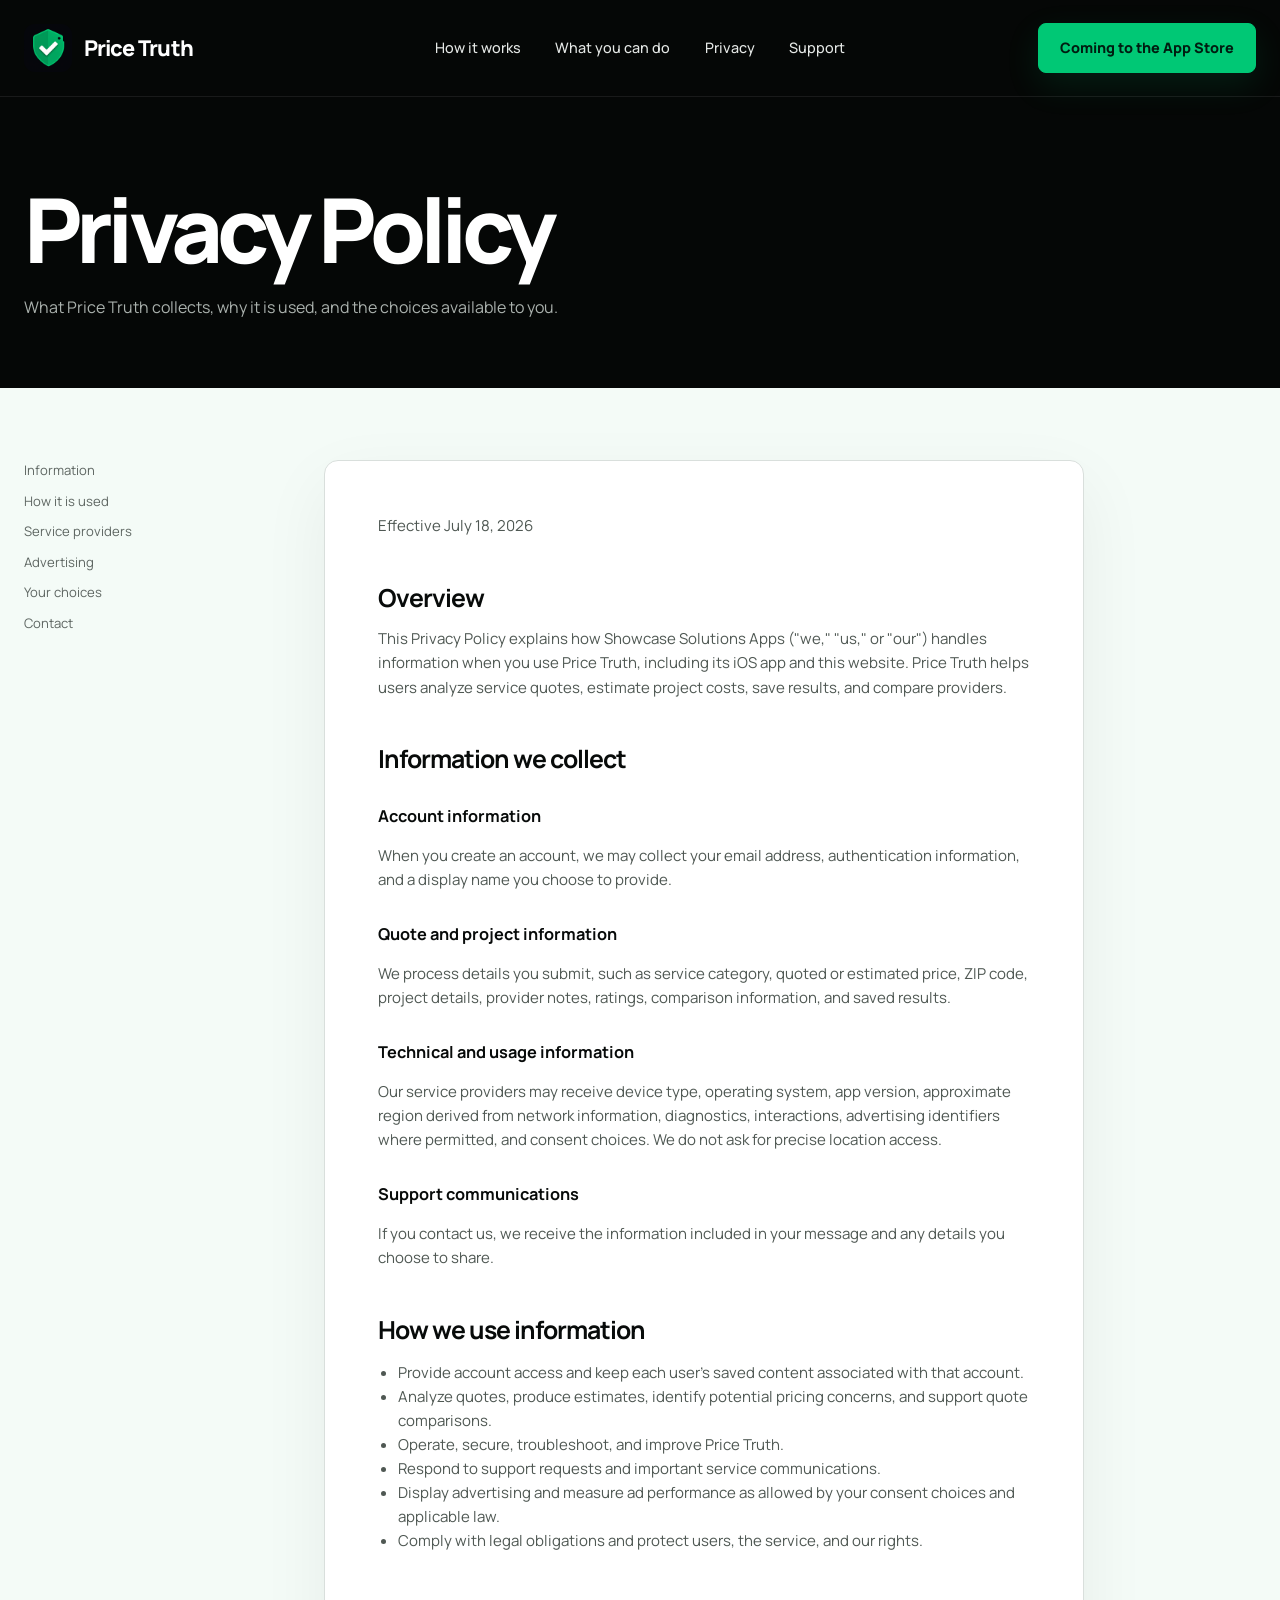
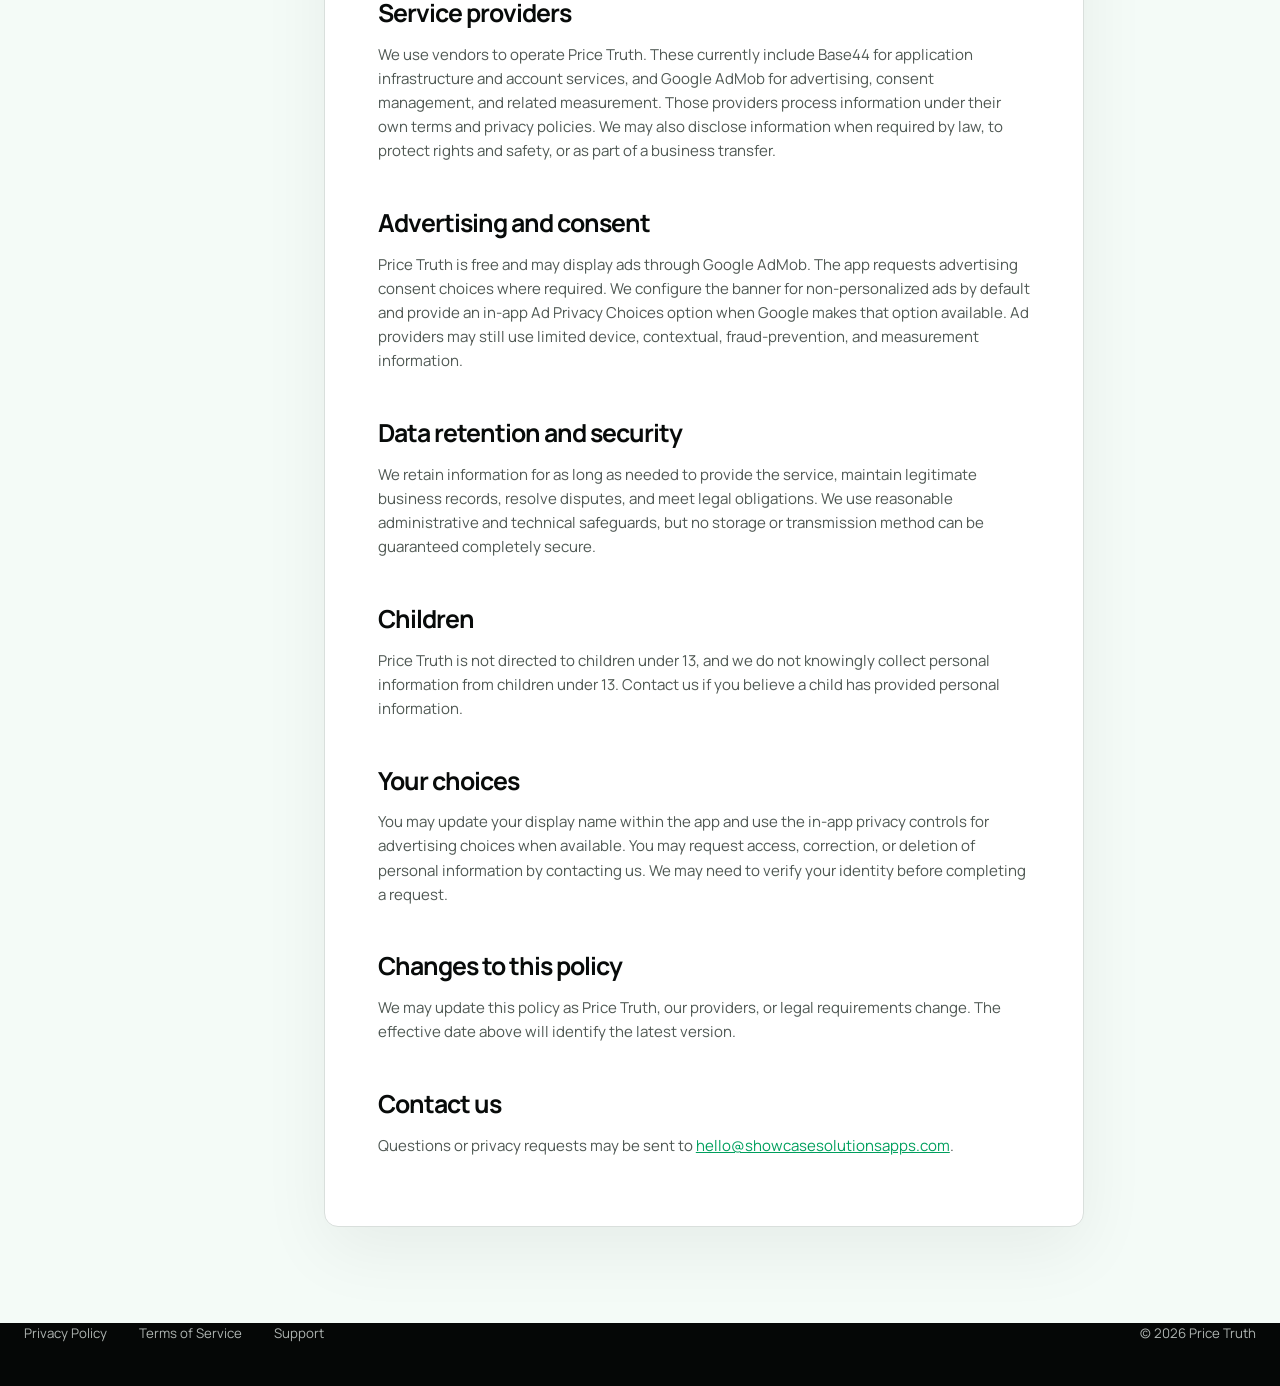
==== privacy.html @ 55e5605a "feat: create Price Truth marketing website" ====
<!doctype html>
<html lang="en">
  <head>
    <meta charset="utf-8"><meta name="viewport" content="width=device-width, initial-scale=1">
    <title>Privacy Policy | Price Truth</title>
    <meta name="description" content="Learn how Price Truth handles account, quote, usage, and advertising information.">
    <link rel="canonical" href="https://price-truth.com/privacy.html">
    <meta name="theme-color" content="#050706"><link rel="icon" href="assets/price-truth-icon.png"><link rel="apple-touch-icon" href="assets/price-truth-icon.png">
    <link rel="preconnect" href="https://fonts.googleapis.com"><link rel="preconnect" href="https://fonts.gstatic.com" crossorigin><link href="https://fonts.googleapis.com/css2?family=Manrope:wght@400;500;600;700;800&display=swap" rel="stylesheet">
    <link rel="stylesheet" href="styles.css?v=1"><script src="script.js" defer></script>
  </head>
  <body class="legal-body">
    <header class="site-header"><nav class="nav shell" aria-label="Main navigation"><a class="brand" href="index.html"><img src="assets/price-truth-icon.png" alt=""><span>Price Truth</span></a><button class="menu-button" type="button" aria-expanded="false" aria-controls="nav-links" data-menu-button><span class="sr-only">Open navigation</span><svg viewBox="0 0 24 24" aria-hidden="true"><path d="M4 7h16M4 12h16M4 17h16"/></svg></button><div class="nav-links" id="nav-links" data-nav-links><a href="index.html#how">How it works</a><a href="index.html#capabilities">What you can do</a><a href="privacy.html">Privacy</a><a href="support.html">Support</a></div><a class="nav-cta" href="index.html#availability">Coming to the App Store</a></nav></header>
    <main>
      <section class="legal-hero"><div class="shell"><h1>Privacy Policy</h1><p>What Price Truth collects, why it is used, and the choices available to you.</p></div></section>
      <div class="legal-layout shell">
        <aside class="legal-aside" aria-label="Privacy policy sections"><a href="#information">Information</a><a href="#use">How it is used</a><a href="#providers">Service providers</a><a href="#ads">Advertising</a><a href="#choices">Your choices</a><a href="#contact">Contact</a></aside>
        <article class="legal-card">
          <p class="legal-meta">Effective July 18, 2026</p>
          <h2>Overview</h2>
          <p>This Privacy Policy explains how Showcase Solutions Apps ("we," "us," or "our") handles information when you use Price Truth, including its iOS app and this website. Price Truth helps users analyze service quotes, estimate project costs, save results, and compare providers.</p>
          <h2 id="information">Information we collect</h2>
          <h3>Account information</h3><p>When you create an account, we may collect your email address, authentication information, and a display name you choose to provide.</p>
          <h3>Quote and project information</h3><p>We process details you submit, such as service category, quoted or estimated price, ZIP code, project details, provider notes, ratings, comparison information, and saved results.</p>
          <h3>Technical and usage information</h3><p>Our service providers may receive device type, operating system, app version, approximate region derived from network information, diagnostics, interactions, advertising identifiers where permitted, and consent choices. We do not ask for precise location access.</p>
          <h3>Support communications</h3><p>If you contact us, we receive the information included in your message and any details you choose to share.</p>
          <h2 id="use">How we use information</h2>
          <ul><li>Provide account access and keep each user's saved content associated with that account.</li><li>Analyze quotes, produce estimates, identify potential pricing concerns, and support quote comparisons.</li><li>Operate, secure, troubleshoot, and improve Price Truth.</li><li>Respond to support requests and important service communications.</li><li>Display advertising and measure ad performance as allowed by your consent choices and applicable law.</li><li>Comply with legal obligations and protect users, the service, and our rights.</li></ul>
          <h2 id="providers">Service providers</h2>
          <p>We use vendors to operate Price Truth. These currently include Base44 for application infrastructure and account services, and Google AdMob for advertising, consent management, and related measurement. Those providers process information under their own terms and privacy policies. We may also disclose information when required by law, to protect rights and safety, or as part of a business transfer.</p>
          <h2 id="ads">Advertising and consent</h2>
          <p>Price Truth is free and may display ads through Google AdMob. The app requests advertising consent choices where required. We configure the banner for non-personalized ads by default and provide an in-app Ad Privacy Choices option when Google makes that option available. Ad providers may still use limited device, contextual, fraud-prevention, and measurement information.</p>
          <h2>Data retention and security</h2>
          <p>We retain information for as long as needed to provide the service, maintain legitimate business records, resolve disputes, and meet legal obligations. We use reasonable administrative and technical safeguards, but no storage or transmission method can be guaranteed completely secure.</p>
          <h2>Children</h2>
          <p>Price Truth is not directed to children under 13, and we do not knowingly collect personal information from children under 13. Contact us if you believe a child has provided personal information.</p>
          <h2 id="choices">Your choices</h2>
          <p>You may update your display name within the app and use the in-app privacy controls for advertising choices when available. You may request access, correction, or deletion of personal information by contacting us. We may need to verify your identity before completing a request.</p>
          <h2>Changes to this policy</h2>
          <p>We may update this policy as Price Truth, our providers, or legal requirements change. The effective date above will identify the latest version.</p>
          <h2 id="contact">Contact us</h2>
          <p>Questions or privacy requests may be sent to <a href="mailto:hello@showcasesolutionsapps.com?subject=Price%20Truth%20privacy">hello@showcasesolutionsapps.com</a>.</p>
        </article>
      </div>
    </main>
    <footer class="footer dark-section"><div class="footer-inner shell"><div class="footer-links"><a href="privacy.html">Privacy Policy</a><a href="terms.html">Terms of Service</a><a href="support.html">Support</a></div><span>&copy; 2026 Price Truth</span></div></footer>
  </body>
</html>
---- styles.css ----
:root {
  --black: #050706;
  --panel: #111514;
  --white: #ffffff;
  --mint: #f4fbf7;
  --green: #00c875;
  --green-dark: #009f5d;
  --ink: #080b0a;
  --muted: #5e6662;
  --dark-muted: #aab1ad;
  --line: #d9dfdc;
  --dark-line: #303633;
  --danger: #ff424d;
  --font: "Manrope", -apple-system, BlinkMacSystemFont, "Segoe UI", sans-serif;
  --shell: 1240px;
}

* { box-sizing: border-box; }
html { scroll-behavior: smooth; }
body { margin: 0; color: var(--ink); background: var(--white); font-family: var(--font); line-height: 1.6; -webkit-font-smoothing: antialiased; }
body.menu-open { overflow: hidden; }
img { display: block; max-width: 100%; }
a { color: inherit; }
button, a { -webkit-tap-highlight-color: transparent; }
.shell { width: min(calc(100% - 3rem), var(--shell)); margin-inline: auto; }
.dark-section { color: var(--white); background: var(--black); }
.sr-only { position: absolute; width: 1px; height: 1px; padding: 0; margin: -1px; overflow: hidden; clip: rect(0, 0, 0, 0); white-space: nowrap; border: 0; }
.skip-link { position: fixed; z-index: 100; top: 0.5rem; left: 0.5rem; padding: 0.7rem 1rem; background: var(--white); color: var(--ink); transform: translateY(-150%); }
.skip-link:focus { transform: none; }

.site-header { position: absolute; z-index: 20; inset: 0 0 auto; color: var(--white); background: var(--black); border-bottom: 1px solid rgba(255,255,255,0.08); }
.nav { min-height: 96px; display: grid; grid-template-columns: 1fr auto 1fr; align-items: center; gap: 2rem; }
.brand, .closing-brand { display: inline-flex; align-items: center; gap: 0.72rem; width: fit-content; text-decoration: none; font-size: 1.36rem; font-weight: 800; letter-spacing: -0.035em; }
.brand img { width: 3rem; height: 3rem; border-radius: 11px; }
.nav-links { display: flex; align-items: center; gap: 2.15rem; color: #e5e8e6; font-size: 0.9rem; font-weight: 500; }
.nav-links a { text-decoration: none; transition: color 160ms ease; }
.nav-links a:hover { color: var(--green); }
.nav-cta, .button { display: inline-flex; align-items: center; justify-content: center; min-height: 3.35rem; padding: 0 1.3rem; border: 1px solid var(--green); border-radius: 8px; background: var(--green); color: #001d11; text-decoration: none; font-size: 0.9rem; font-weight: 800; box-shadow: 0 12px 34px rgba(0,200,117,0.12); transition: background 170ms ease, border-color 170ms ease, transform 170ms ease; }
.nav-cta { justify-self: end; min-height: 3.1rem; }
.button:hover, .nav-cta:hover { background: #0de08a; border-color: #0de08a; transform: translateY(-2px); }
.menu-button { display: none; width: 2.8rem; height: 2.8rem; padding: 0; border: 0; background: transparent; color: var(--white); }
.menu-button svg { width: 1.7rem; fill: none; stroke: currentColor; stroke-width: 1.7; }
.nav a:focus-visible, .button:focus-visible, .menu-button:focus-visible, .footer a:focus-visible { outline: 3px solid rgba(0,200,117,0.42); outline-offset: 4px; }

.hero { position: relative; min-height: 820px; overflow: hidden; padding-top: 96px; }
.hero-inner { display: grid; grid-template-columns: minmax(0, 1.03fr) minmax(390px, 0.82fr); align-items: center; gap: 4rem; min-height: 724px; }
.hero-copy { padding: 5.5rem 0 5rem; }
.hero h1, .section-title, .closing-section h2, .legal-hero h1 { margin: 0; font-weight: 800; letter-spacing: -0.065em; line-height: 0.98; }
.hero h1 { max-width: 720px; font-size: clamp(4.1rem, 6.2vw, 6rem); }
.hero-copy > p { max-width: 620px; margin: 2rem 0 0; color: #bec4c1; font-size: 1.08rem; line-height: 1.75; }
.hero-actions { display: flex; align-items: center; gap: 2rem; margin-top: 2.25rem; }
.text-link { display: inline-flex; align-items: center; gap: 0.35rem; color: var(--green); text-decoration: none; font-size: 0.92rem; font-weight: 700; }
.text-link svg { width: 1.2rem; fill: none; stroke: currentColor; stroke-width: 2; }
.hero-media { align-self: end; height: 700px; overflow: hidden; }
.hero-media img { width: min(100%, 530px); height: 100%; margin-inline: auto; object-fit: contain; object-position: center bottom; }
.hero-notch { position: absolute; left: 50%; bottom: -1px; width: 4rem; height: 1.5rem; background: var(--mint); clip-path: polygon(0 100%, 50% 0, 100% 100%); transform: translateX(-50%); }

.how-section { padding: 7rem 0 7.5rem; background: var(--mint); overflow: hidden; }
.section-title { font-size: clamp(3.3rem, 5.4vw, 5.45rem); }
.section-title span { color: var(--green-dark); }
.flow-media { max-width: 1020px; margin: 0.5rem auto 1rem; }
.flow-media img { width: 100%; mix-blend-mode: multiply; }
.steps { display: grid; grid-template-columns: repeat(3, 1fr); margin-top: 0.5rem; border-top: 1px solid #aeb8b2; }
.step { display: grid; grid-template-columns: auto 1fr; gap: 1.35rem; padding: 2.15rem 2rem 0; border-left: 1px solid #aeb8b2; }
.step:first-child { padding-left: 0; border-left: 0; }
.step-number { color: var(--green-dark); font-size: 2.8rem; font-weight: 800; letter-spacing: -0.06em; line-height: 1; }
.step h3, .capability h3, .trust-item h3 { margin: 0; font-size: 1.28rem; font-weight: 800; letter-spacing: -0.035em; line-height: 1.22; }
.step p { max-width: 290px; margin: 0.75rem 0 0; color: var(--muted); font-size: 0.94rem; }

.capabilities-section { overflow: hidden; }
.capabilities-inner { display: grid; grid-template-columns: minmax(0, 0.97fr) minmax(370px, 0.8fr); gap: 4.5rem; align-items: center; min-height: 950px; padding-block: 7rem; }
.section-lede { max-width: 620px; margin: 1.65rem 0 2.8rem; color: var(--dark-muted); font-size: 1rem; }
.capability-list { border-top: 1px solid var(--dark-line); }
.capability { display: grid; grid-template-columns: 5.2rem 1fr 1.5rem; gap: 1.4rem; align-items: center; min-height: 145px; border-bottom: 1px solid var(--dark-line); }
.capability > span { color: var(--green); font-size: 3.2rem; font-weight: 800; letter-spacing: -0.07em; }
.capability h3 { color: var(--white); }
.capability p { max-width: 390px; margin: 0.45rem 0 0; color: var(--dark-muted); font-size: 0.92rem; }
.capability svg { width: 1.4rem; fill: none; stroke: var(--green); stroke-width: 1.7; }
.capabilities-media { height: 780px; align-self: center; }
.capabilities-media img { width: 100%; height: 100%; object-fit: contain; }

.trust-section { padding: 7rem 0 6.5rem; background: var(--white); }
.trust-intro p { max-width: 650px; margin: 1.75rem 0 0; color: #414844; font-size: 1rem; }
.trust-list { display: grid; grid-template-columns: repeat(3, 1fr); margin-top: 3.5rem; }
.trust-item { display: grid; grid-template-columns: 3.1rem 1fr; gap: 1.15rem; padding: 0 2.6rem; border-left: 1px solid var(--line); }
.trust-item:first-child { padding-left: 0; border-left: 0; }
.trust-item svg { width: 2.8rem; fill: none; stroke: var(--green-dark); stroke-width: 1.65; stroke-linecap: round; stroke-linejoin: round; }
.trust-item p { margin: 0.65rem 0 0; color: var(--muted); font-size: 0.93rem; }

.closing-section { padding: 5rem 0 3.5rem; }
.closing-inner { border-bottom: 1px solid var(--dark-line); padding-bottom: 4rem; }
.closing-brand img { width: 3rem; height: 3rem; border-radius: 10px; }
.closing-section h2 { max-width: 940px; margin-top: 1.55rem; font-size: clamp(2.8rem, 4.7vw, 4.7rem); }
.closing-section p { margin: 1rem 0 0; color: var(--dark-muted); }
.closing-section .button { margin-top: 1.5rem; }
.footer { padding: 0 0 2.6rem; }
.footer-inner { display: flex; align-items: center; justify-content: space-between; gap: 2rem; color: #aeb4b1; font-size: 0.83rem; }
.footer-links { display: flex; gap: 2rem; }
.footer-links a { text-decoration: none; }
.footer-links a:hover { color: var(--green); }

.reveal { opacity: 0; transform: translateY(18px); transition: opacity 650ms ease, transform 650ms ease; }
.reveal.visible { opacity: 1; transform: none; }
@media (prefers-reduced-motion: reduce) { html { scroll-behavior: auto; } .reveal { opacity: 1; transform: none; transition: none; } .button, .nav-cta { transition: none; } }

/* Legal and support pages */
.legal-body { background: var(--mint); }
.legal-body .site-header { position: relative; }
.legal-hero { padding: 5.5rem 0 4.2rem; color: var(--white); background: var(--black); }
.legal-hero h1 { font-size: clamp(3.6rem, 7vw, 6.4rem); }
.legal-hero p { max-width: 700px; margin: 1.4rem 0 0; color: var(--dark-muted); }
.legal-layout { display: grid; grid-template-columns: 220px minmax(0, 760px); gap: 5rem; align-items: start; padding-block: 4.5rem 6rem; }
.legal-aside { position: sticky; top: 2rem; display: grid; gap: 0.6rem; font-size: 0.82rem; }
.legal-aside a { color: var(--muted); text-decoration: none; }
.legal-aside a:hover { color: var(--green-dark); }
.legal-card { padding: 3.3rem; background: var(--white); border: 1px solid var(--line); border-radius: 14px; box-shadow: 0 24px 70px rgba(4,20,12,0.06); }
.legal-card h2 { margin: 2.8rem 0 0.8rem; font-size: 1.55rem; line-height: 1.2; letter-spacing: -0.04em; }
.legal-card h2:first-child { margin-top: 0; }
.legal-card h3 { margin: 1.8rem 0 0.5rem; font-size: 1.02rem; }
.legal-card p, .legal-card li { color: #4f5853; font-size: 0.94rem; }
.legal-card ul { padding-left: 1.25rem; }
.legal-card a { color: var(--green-dark); }
.legal-meta { margin: 0 0 2rem; color: #737c77; font-size: 0.82rem; }
.support-options { display: grid; grid-template-columns: 1fr 1fr; gap: 1rem; margin-top: 2rem; }
.support-option { padding: 1.5rem; border: 1px solid var(--line); border-radius: 10px; text-decoration: none; }
.support-option strong { display: block; color: var(--ink); }
.support-option span { display: block; margin-top: 0.3rem; color: var(--muted); font-size: 0.87rem; }

@media (max-width: 1000px) {
  .nav { grid-template-columns: 1fr auto; }
  .nav-cta { display: none; }
  .hero-inner, .capabilities-inner { grid-template-columns: 1fr 0.72fr; gap: 1rem; }
  .hero h1 { font-size: clamp(3.5rem, 7vw, 5.2rem); }
  .hero-media { height: 620px; }
  .flow-media { margin-top: 2rem; }
  .steps { gap: 0; }
  .step { grid-template-columns: 1fr; padding-inline: 1.4rem; }
  .capabilities-inner { grid-template-columns: 1.04fr 0.7fr; }
  .capabilities-media { height: 650px; }
  .trust-item { grid-template-columns: 1fr; padding-inline: 1.7rem; }
  .legal-layout { grid-template-columns: 1fr; gap: 2rem; }
  .legal-aside { position: static; display: flex; flex-wrap: wrap; gap: 0.7rem 1.2rem; }
}

@media (max-width: 760px) {
  .shell { width: min(calc(100% - 2rem), var(--shell)); }
  .site-header { position: absolute; }
  .nav { min-height: 76px; }
  .brand { font-size: 1.08rem; }
  .brand img { width: 2.4rem; height: 2.4rem; border-radius: 8px; }
  .menu-button { display: grid; place-items: center; justify-self: end; }
  .nav-links { position: fixed; inset: 76px 0 auto; display: grid; align-content: start; gap: 0; padding: 1rem; background: var(--black); border-top: 1px solid var(--dark-line); border-bottom: 1px solid var(--dark-line); transform: translateY(-140%); opacity: 0; pointer-events: none; transition: transform 200ms ease, opacity 200ms ease; }
  .nav-links.open { transform: none; opacity: 1; pointer-events: auto; }
  .nav-links a { padding: 1rem 0.5rem; border-bottom: 1px solid var(--dark-line); font-size: 1rem; }
  .nav-links a:last-child { border-bottom: 0; }
  .hero { min-height: auto; padding-top: 76px; }
  .hero-inner { grid-template-columns: 1fr; min-height: 0; }
  .hero-copy { padding: 4.5rem 0 1.5rem; }
  .hero h1 { font-size: clamp(3.25rem, 15vw, 4.5rem); }
  .hero-copy > p { margin-top: 1.5rem; font-size: 1rem; }
  .hero-actions { align-items: flex-start; flex-direction: column; gap: 1.1rem; }
  .hero-media { height: 570px; }
  .hero-media img { width: min(100%, 430px); }
  .how-section, .trust-section { padding-block: 5rem; }
  .section-title { font-size: clamp(2.9rem, 12vw, 4rem); }
  .flow-media { width: 125%; margin-left: -12.5%; }
  .steps { grid-template-columns: 1fr; margin-top: 1.5rem; border-top: 0; }
  .step, .step:first-child { grid-template-columns: 4.3rem 1fr; padding: 1.7rem 0; border-top: 1px solid #aeb8b2; border-left: 0; }
  .step-number { font-size: 2.5rem; }
  .capabilities-inner { grid-template-columns: 1fr; min-height: 0; padding-block: 5rem 3rem; }
  .capability { grid-template-columns: 4rem 1fr 1.3rem; min-height: 132px; }
  .capability > span { font-size: 2.4rem; }
  .capabilities-media { height: 620px; order: 2; }
  .trust-intro p { font-size: 0.95rem; }
  .trust-list { grid-template-columns: 1fr; margin-top: 2.5rem; }
  .trust-item, .trust-item:first-child { grid-template-columns: 3rem 1fr; padding: 1.7rem 0; border-top: 1px solid var(--line); border-left: 0; }
  .closing-section { padding-top: 4rem; }
  .closing-section h2 { font-size: clamp(2.7rem, 11vw, 4rem); }
  .footer-inner { align-items: flex-start; flex-direction: column; }
  .footer-links { flex-wrap: wrap; gap: 0.8rem 1.4rem; }
  .legal-body .site-header { position: relative; }
  .legal-hero { padding-block: 4rem 3.2rem; }
  .legal-hero h1 { font-size: clamp(3.2rem, 15vw, 4.8rem); }
  .legal-layout { padding-block: 2rem 4rem; }
  .legal-card { padding: 1.5rem; border-radius: 10px; }
  .support-options { grid-template-columns: 1fr; }
}
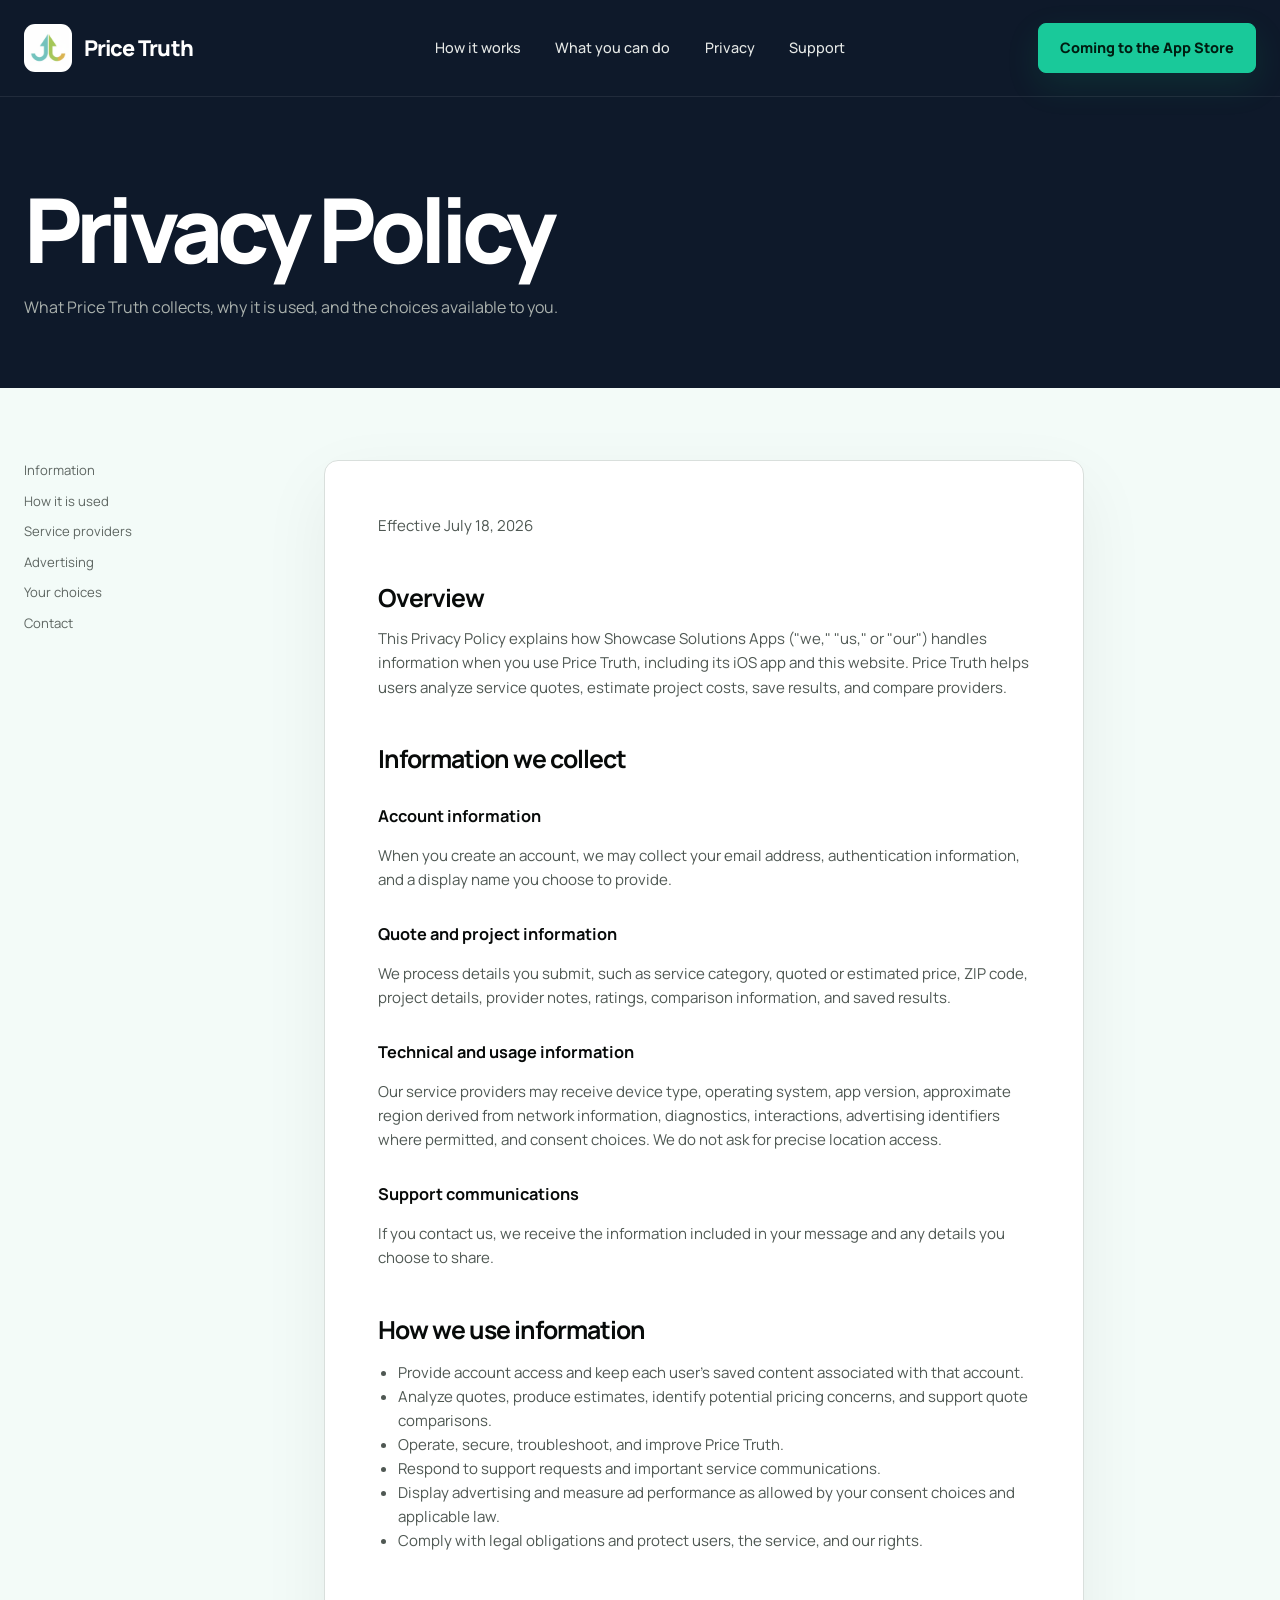
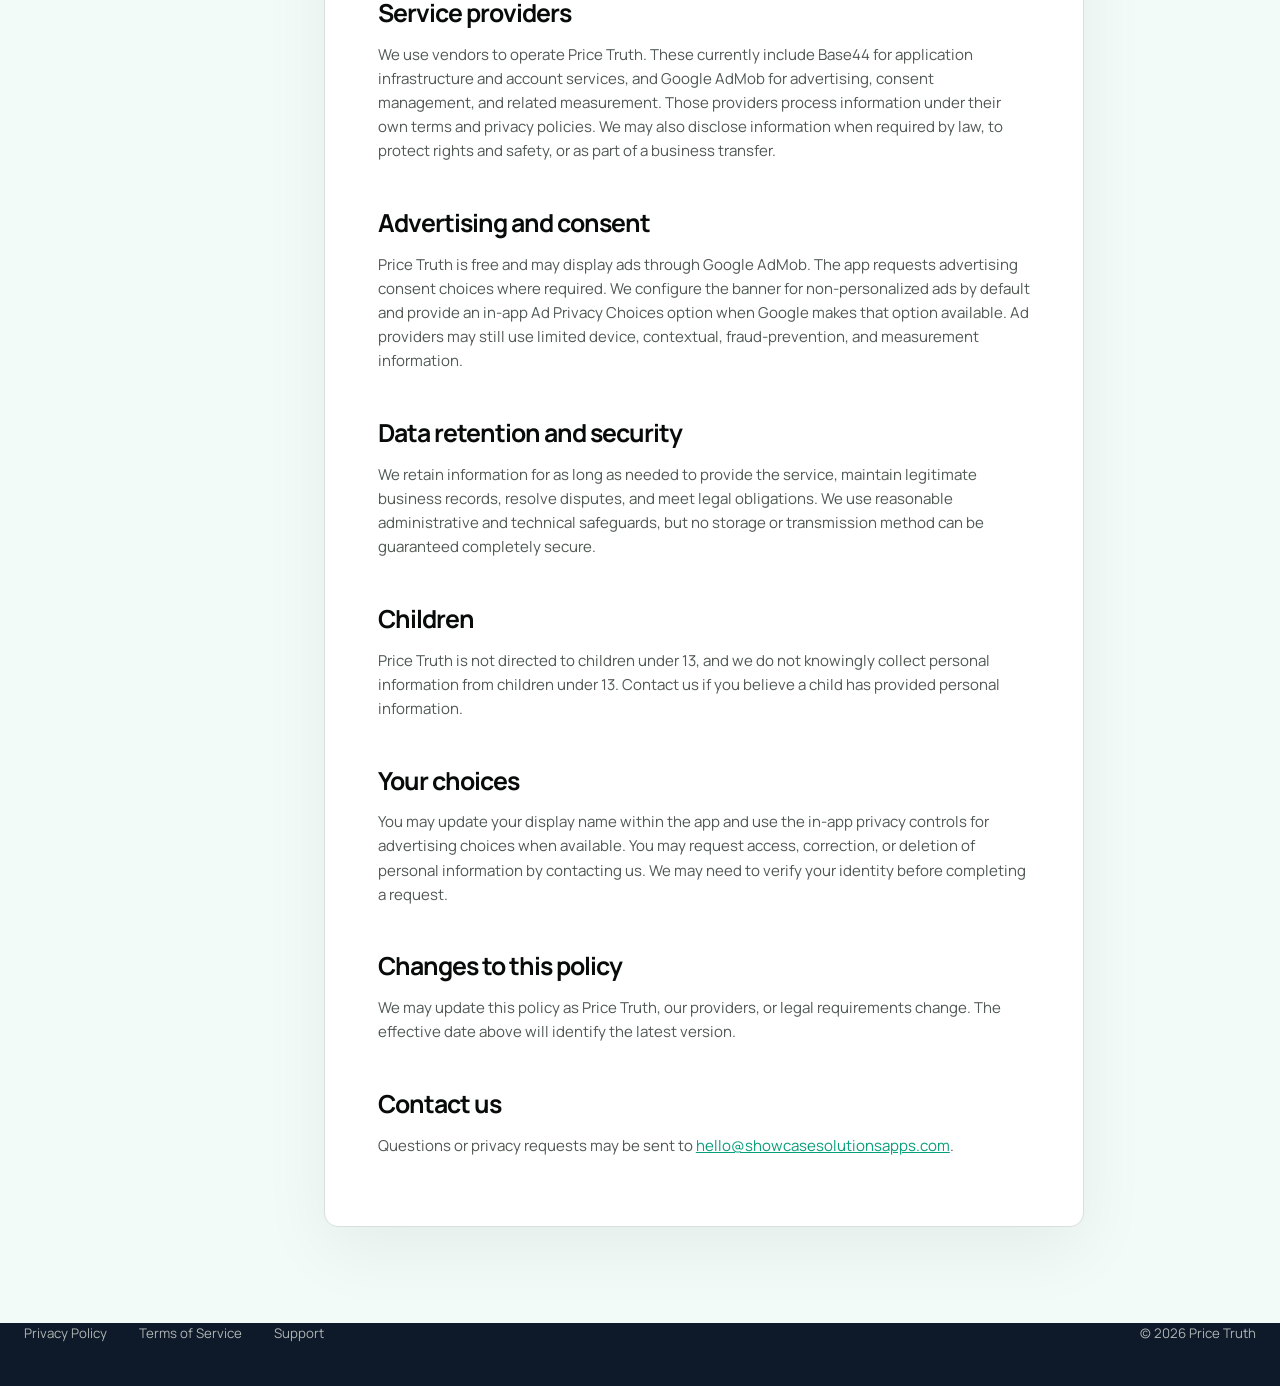
==== commit 1f14f29d: "Use real Price Truth app imagery" ====
--- a/privacy.html
+++ b/privacy.html
@@ -5,12 +5,12 @@
     <title>Privacy Policy | Price Truth</title>
     <meta name="description" content="Learn how Price Truth handles account, quote, usage, and advertising information.">
     <link rel="canonical" href="https://price-truth.com/privacy.html">
-    <meta name="theme-color" content="#050706"><link rel="icon" href="assets/price-truth-icon.png"><link rel="apple-touch-icon" href="assets/price-truth-icon.png">
+    <meta name="theme-color" content="#050706"><link rel="icon" href="assets/price-truth-mark.png"><link rel="apple-touch-icon" href="assets/price-truth-mark.png">
     <link rel="preconnect" href="https://fonts.googleapis.com"><link rel="preconnect" href="https://fonts.gstatic.com" crossorigin><link href="https://fonts.googleapis.com/css2?family=Manrope:wght@400;500;600;700;800&display=swap" rel="stylesheet">
     <link rel="stylesheet" href="styles.css?v=1"><script src="script.js" defer></script>
   </head>
   <body class="legal-body">
-    <header class="site-header"><nav class="nav shell" aria-label="Main navigation"><a class="brand" href="index.html"><img src="assets/price-truth-icon.png" alt=""><span>Price Truth</span></a><button class="menu-button" type="button" aria-expanded="false" aria-controls="nav-links" data-menu-button><span class="sr-only">Open navigation</span><svg viewBox="0 0 24 24" aria-hidden="true"><path d="M4 7h16M4 12h16M4 17h16"/></svg></button><div class="nav-links" id="nav-links" data-nav-links><a href="index.html#how">How it works</a><a href="index.html#capabilities">What you can do</a><a href="privacy.html">Privacy</a><a href="support.html">Support</a></div><a class="nav-cta" href="index.html#availability">Coming to the App Store</a></nav></header>
+    <header class="site-header"><nav class="nav shell" aria-label="Main navigation"><a class="brand" href="index.html"><img src="assets/price-truth-mark.png" alt=""><span>Price Truth</span></a><button class="menu-button" type="button" aria-expanded="false" aria-controls="nav-links" data-menu-button><span class="sr-only">Open navigation</span><svg viewBox="0 0 24 24" aria-hidden="true"><path d="M4 7h16M4 12h16M4 17h16"/></svg></button><div class="nav-links" id="nav-links" data-nav-links><a href="index.html#how">How it works</a><a href="index.html#capabilities">What you can do</a><a href="privacy.html">Privacy</a><a href="support.html">Support</a></div><a class="nav-cta" href="index.html#availability">Coming to the App Store</a></nav></header>
     <main>
       <section class="legal-hero"><div class="shell"><h1>Privacy Policy</h1><p>What Price Truth collects, why it is used, and the choices available to you.</p></div></section>
       <div class="legal-layout shell">
--- a/styles.css
+++ b/styles.css
@@ -1,10 +1,10 @@
 :root {
-  --black: #050706;
-  --panel: #111514;
+  --black: #0e192a;
+  --panel: #172335;
   --white: #ffffff;
-  --mint: #f4fbf7;
-  --green: #00c875;
-  --green-dark: #009f5d;
+  --mint: #f3fbf8;
+  --green: #19c99a;
+  --green-dark: #079e7a;
   --ink: #080b0a;
   --muted: #5e6662;
   --dark-muted: #aab1ad;
@@ -51,15 +51,19 @@
 .hero-actions { display: flex; align-items: center; gap: 2rem; margin-top: 2.25rem; }
 .text-link { display: inline-flex; align-items: center; gap: 0.35rem; color: var(--green); text-decoration: none; font-size: 0.92rem; font-weight: 700; }
 .text-link svg { width: 1.2rem; fill: none; stroke: currentColor; stroke-width: 2; }
-.hero-media { align-self: end; height: 700px; overflow: hidden; }
-.hero-media img { width: min(100%, 530px); height: 100%; margin-inline: auto; object-fit: contain; object-position: center bottom; }
+.hero-media { align-self: end; display: flex; align-items: flex-end; justify-content: center; height: 700px; overflow: hidden; }
+.phone-frame { width: min(100%, 320px); padding: 9px; border: 1px solid rgba(255,255,255,0.18); border-radius: 48px; background: #111827; box-shadow: 0 34px 90px rgba(0,0,0,0.32); overflow: hidden; }
+.phone-frame img { width: 100%; height: auto; border-radius: 39px; }
+.phone-frame-hero { width: min(100%, 330px); transform: translateY(58px); }
 .hero-notch { position: absolute; left: 50%; bottom: -1px; width: 4rem; height: 1.5rem; background: var(--mint); clip-path: polygon(0 100%, 50% 0, 100% 100%); transform: translateX(-50%); }
 
 .how-section { padding: 7rem 0 7.5rem; background: var(--mint); overflow: hidden; }
 .section-title { font-size: clamp(3.3rem, 5.4vw, 5.45rem); }
 .section-title span { color: var(--green-dark); }
-.flow-media { max-width: 1020px; margin: 0.5rem auto 1rem; }
-.flow-media img { width: 100%; mix-blend-mode: multiply; }
+.flow-media { max-width: 920px; margin: 2.5rem auto 4.5rem; }
+.phone-pair { display: flex; align-items: flex-start; justify-content: center; gap: clamp(1rem, 5vw, 4.5rem); }
+.flow-media .phone-frame { width: min(41vw, 315px); border-color: #d9e2de; background: #111827; box-shadow: 0 28px 70px rgba(8, 35, 24, 0.14); }
+.phone-frame-result { transform: translateY(4.5rem); }
 .steps { display: grid; grid-template-columns: repeat(3, 1fr); margin-top: 0.5rem; border-top: 1px solid #aeb8b2; }
 .step { display: grid; grid-template-columns: auto 1fr; gap: 1.35rem; padding: 2.15rem 2rem 0; border-left: 1px solid #aeb8b2; }
 .step:first-child { padding-left: 0; border-left: 0; }
@@ -76,8 +80,10 @@
 .capability h3 { color: var(--white); }
 .capability p { max-width: 390px; margin: 0.45rem 0 0; color: var(--dark-muted); font-size: 0.92rem; }
 .capability svg { width: 1.4rem; fill: none; stroke: var(--green); stroke-width: 1.7; }
-.capabilities-media { height: 780px; align-self: center; }
-.capabilities-media img { width: 100%; height: 100%; object-fit: contain; }
+.capabilities-media { position: relative; height: 780px; align-self: center; align-items: center; gap: 0; }
+.capabilities-media .phone-frame { position: relative; width: min(76%, 285px); flex: 0 0 auto; }
+.capabilities-media .phone-frame:first-child { z-index: 2; transform: translateX(12%); }
+.capabilities-media .phone-frame-secondary { z-index: 1; transform: translate(-12%, 4.75rem); opacity: 0.88; }
 
 .trust-section { padding: 7rem 0 6.5rem; background: var(--white); }
 .trust-intro p { max-width: 650px; margin: 1.75rem 0 0; color: #414844; font-size: 1rem; }
@@ -89,7 +95,8 @@
 
 .closing-section { padding: 5rem 0 3.5rem; }
 .closing-inner { border-bottom: 1px solid var(--dark-line); padding-bottom: 4rem; }
-.closing-brand img { width: 3rem; height: 3rem; border-radius: 10px; }
+.closing-brand { padding: 0.7rem 1rem; border-radius: 12px; background: var(--white); }
+.closing-brand img { width: 8.5rem; height: auto; border-radius: 0; }
 .closing-section h2 { max-width: 940px; margin-top: 1.55rem; font-size: clamp(2.8rem, 4.7vw, 4.7rem); }
 .closing-section p { margin: 1rem 0 0; color: var(--dark-muted); }
 .closing-section .button { margin-top: 1.5rem; }
@@ -160,10 +167,13 @@
   .hero-copy > p { margin-top: 1.5rem; font-size: 1rem; }
   .hero-actions { align-items: flex-start; flex-direction: column; gap: 1.1rem; }
   .hero-media { height: 570px; }
-  .hero-media img { width: min(100%, 430px); }
+  .phone-frame-hero { width: min(88%, 330px); }
   .how-section, .trust-section { padding-block: 5rem; }
   .section-title { font-size: clamp(2.9rem, 12vw, 4rem); }
-  .flow-media { width: 125%; margin-left: -12.5%; }
+  .flow-media { width: 112%; margin: 2.5rem 0 5rem -6%; gap: 0.8rem; }
+  .flow-media .phone-frame { width: min(47%, 285px); padding: 6px; border-radius: 34px; }
+  .flow-media .phone-frame img { border-radius: 28px; }
+  .phone-frame-result { transform: translateY(3rem); }
   .steps { grid-template-columns: 1fr; margin-top: 1.5rem; border-top: 0; }
   .step, .step:first-child { grid-template-columns: 4.3rem 1fr; padding: 1.7rem 0; border-top: 1px solid #aeb8b2; border-left: 0; }
   .step-number { font-size: 2.5rem; }
@@ -171,6 +181,8 @@
   .capability { grid-template-columns: 4rem 1fr 1.3rem; min-height: 132px; }
   .capability > span { font-size: 2.4rem; }
   .capabilities-media { height: 620px; order: 2; }
+  .capabilities-media .phone-frame { width: min(68%, 270px); padding: 7px; border-radius: 38px; }
+  .capabilities-media .phone-frame img { border-radius: 31px; }
   .trust-intro p { font-size: 0.95rem; }
   .trust-list { grid-template-columns: 1fr; margin-top: 2.5rem; }
   .trust-item, .trust-item:first-child { grid-template-columns: 3rem 1fr; padding: 1.7rem 0; border-top: 1px solid var(--line); border-left: 0; }
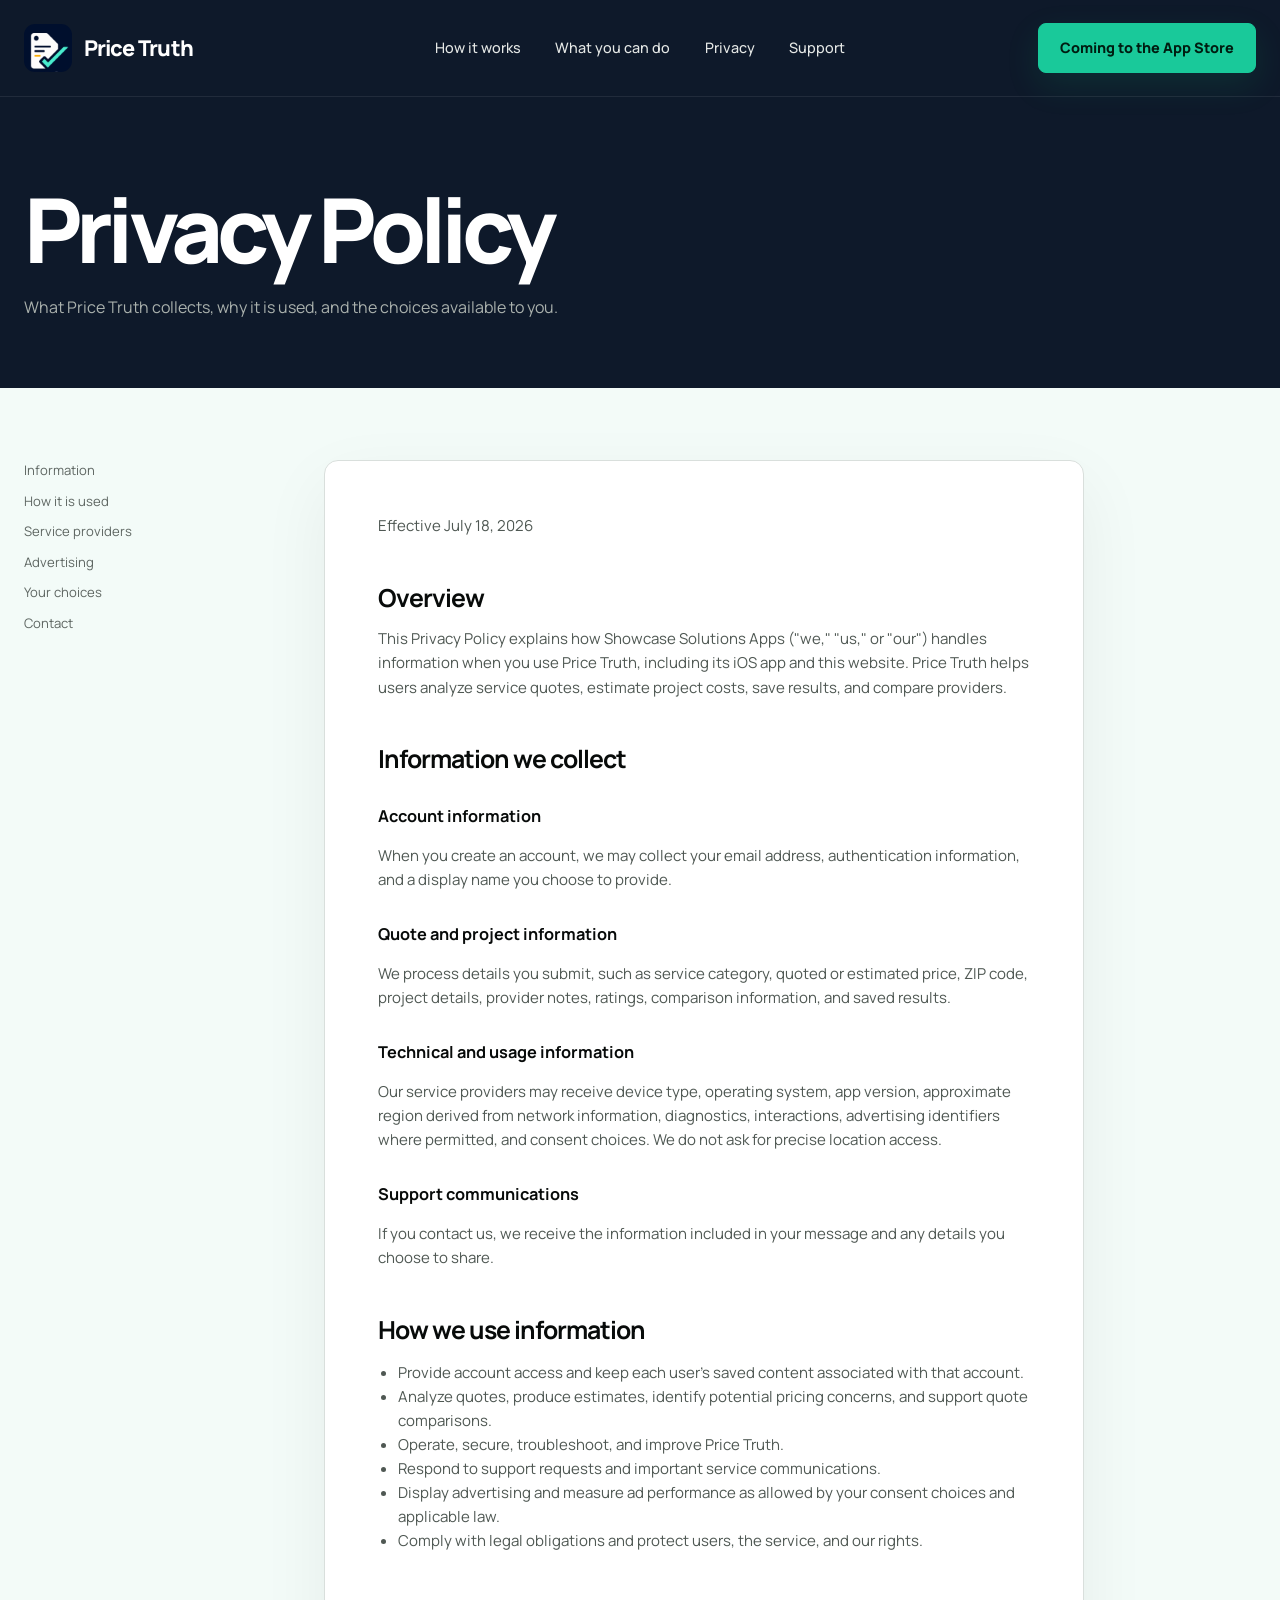
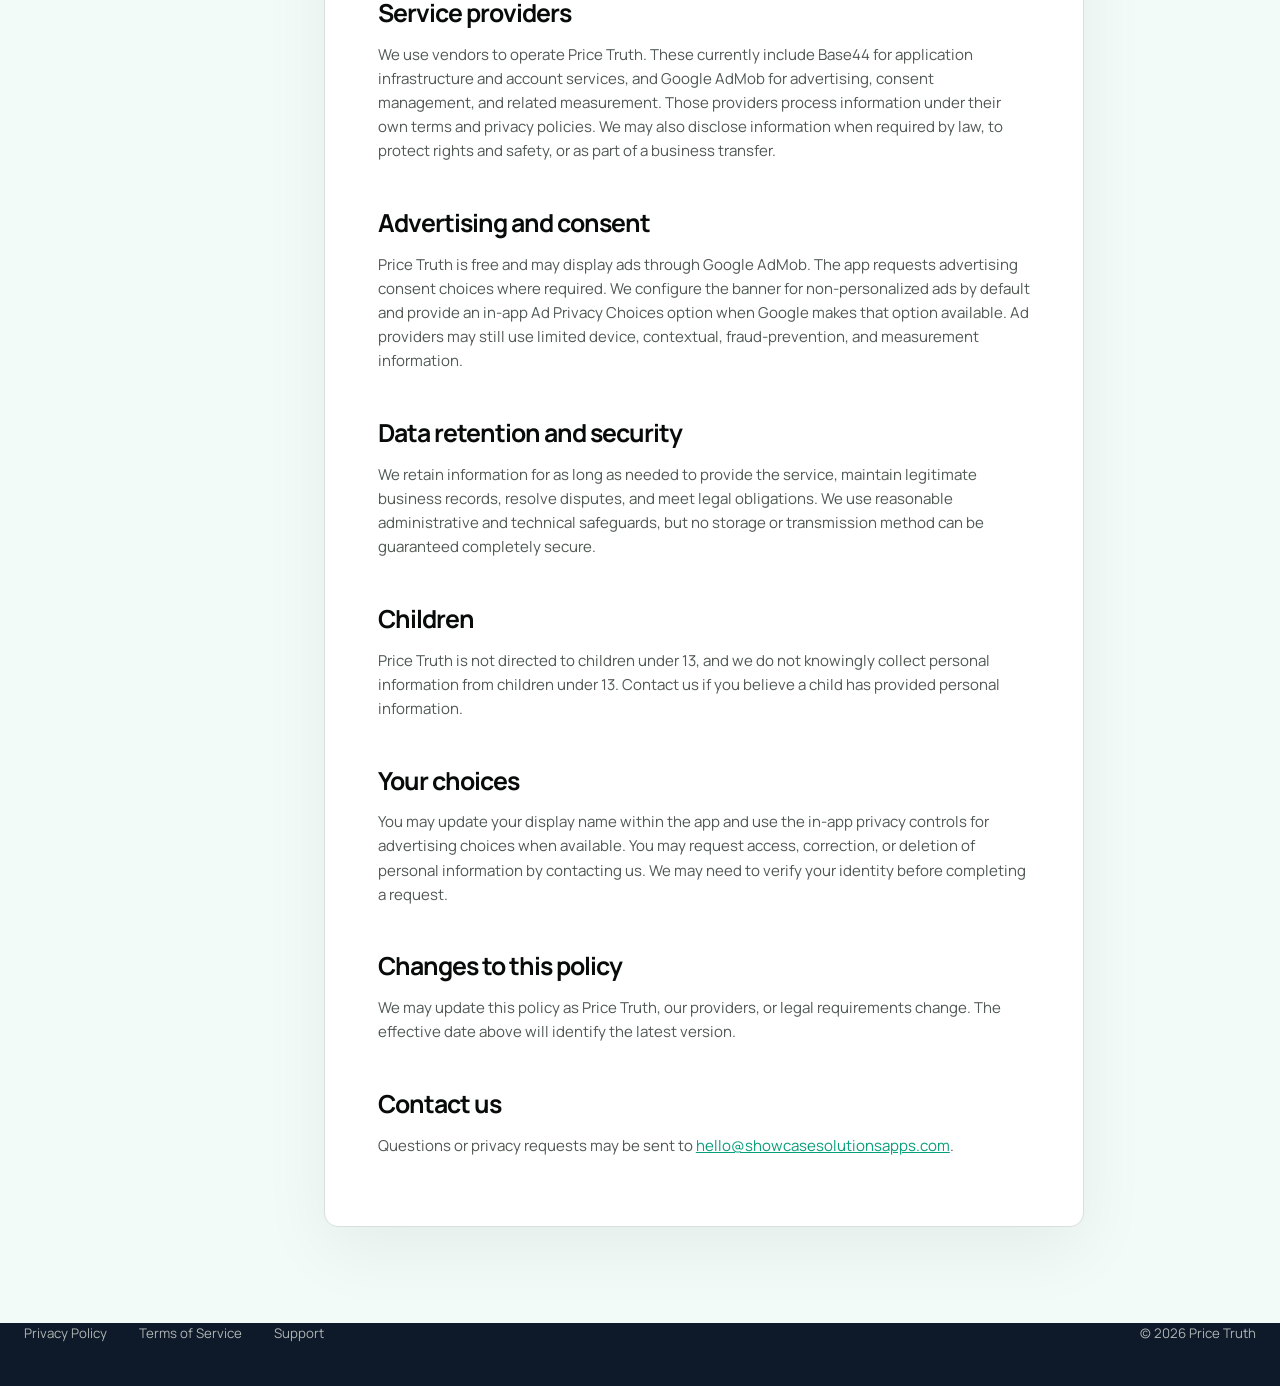
==== commit 14521a14: "Update Price Truth branding" ====
--- a/privacy.html
+++ b/privacy.html
@@ -5,12 +5,12 @@
     <title>Privacy Policy | Price Truth</title>
     <meta name="description" content="Learn how Price Truth handles account, quote, usage, and advertising information.">
     <link rel="canonical" href="https://price-truth.com/privacy.html">
-    <meta name="theme-color" content="#050706"><link rel="icon" href="assets/price-truth-mark.png"><link rel="apple-touch-icon" href="assets/price-truth-mark.png">
+    <meta name="theme-color" content="#050706"><link rel="icon" href="assets/price-truth-brand-mark.png"><link rel="apple-touch-icon" href="assets/price-truth-brand.png">
     <link rel="preconnect" href="https://fonts.googleapis.com"><link rel="preconnect" href="https://fonts.gstatic.com" crossorigin><link href="https://fonts.googleapis.com/css2?family=Manrope:wght@400;500;600;700;800&display=swap" rel="stylesheet">
     <link rel="stylesheet" href="styles.css?v=1"><script src="script.js" defer></script>
   </head>
   <body class="legal-body">
-    <header class="site-header"><nav class="nav shell" aria-label="Main navigation"><a class="brand" href="index.html"><img src="assets/price-truth-mark.png" alt=""><span>Price Truth</span></a><button class="menu-button" type="button" aria-expanded="false" aria-controls="nav-links" data-menu-button><span class="sr-only">Open navigation</span><svg viewBox="0 0 24 24" aria-hidden="true"><path d="M4 7h16M4 12h16M4 17h16"/></svg></button><div class="nav-links" id="nav-links" data-nav-links><a href="index.html#how">How it works</a><a href="index.html#capabilities">What you can do</a><a href="privacy.html">Privacy</a><a href="support.html">Support</a></div><a class="nav-cta" href="index.html#availability">Coming to the App Store</a></nav></header>
+    <header class="site-header"><nav class="nav shell" aria-label="Main navigation"><a class="brand" href="index.html"><img src="assets/price-truth-brand-mark.png" alt=""><span>Price Truth</span></a><button class="menu-button" type="button" aria-expanded="false" aria-controls="nav-links" data-menu-button><span class="sr-only">Open navigation</span><svg viewBox="0 0 24 24" aria-hidden="true"><path d="M4 7h16M4 12h16M4 17h16"/></svg></button><div class="nav-links" id="nav-links" data-nav-links><a href="index.html#how">How it works</a><a href="index.html#capabilities">What you can do</a><a href="privacy.html">Privacy</a><a href="support.html">Support</a></div><a class="nav-cta" href="index.html#availability">Coming to the App Store</a></nav></header>
     <main>
       <section class="legal-hero"><div class="shell"><h1>Privacy Policy</h1><p>What Price Truth collects, why it is used, and the choices available to you.</p></div></section>
       <div class="legal-layout shell">
--- a/styles.css
+++ b/styles.css
@@ -95,8 +95,8 @@
 
 .closing-section { padding: 5rem 0 3.5rem; }
 .closing-inner { border-bottom: 1px solid var(--dark-line); padding-bottom: 4rem; }
-.closing-brand { padding: 0.7rem 1rem; border-radius: 12px; background: var(--white); }
-.closing-brand img { width: 8.5rem; height: auto; border-radius: 0; }
+.closing-brand { padding: 0; }
+.closing-brand img { width: clamp(9rem, 18vw, 11rem); height: auto; }
 .closing-section h2 { max-width: 940px; margin-top: 1.55rem; font-size: clamp(2.8rem, 4.7vw, 4.7rem); }
 .closing-section p { margin: 1rem 0 0; color: var(--dark-muted); }
 .closing-section .button { margin-top: 1.5rem; }
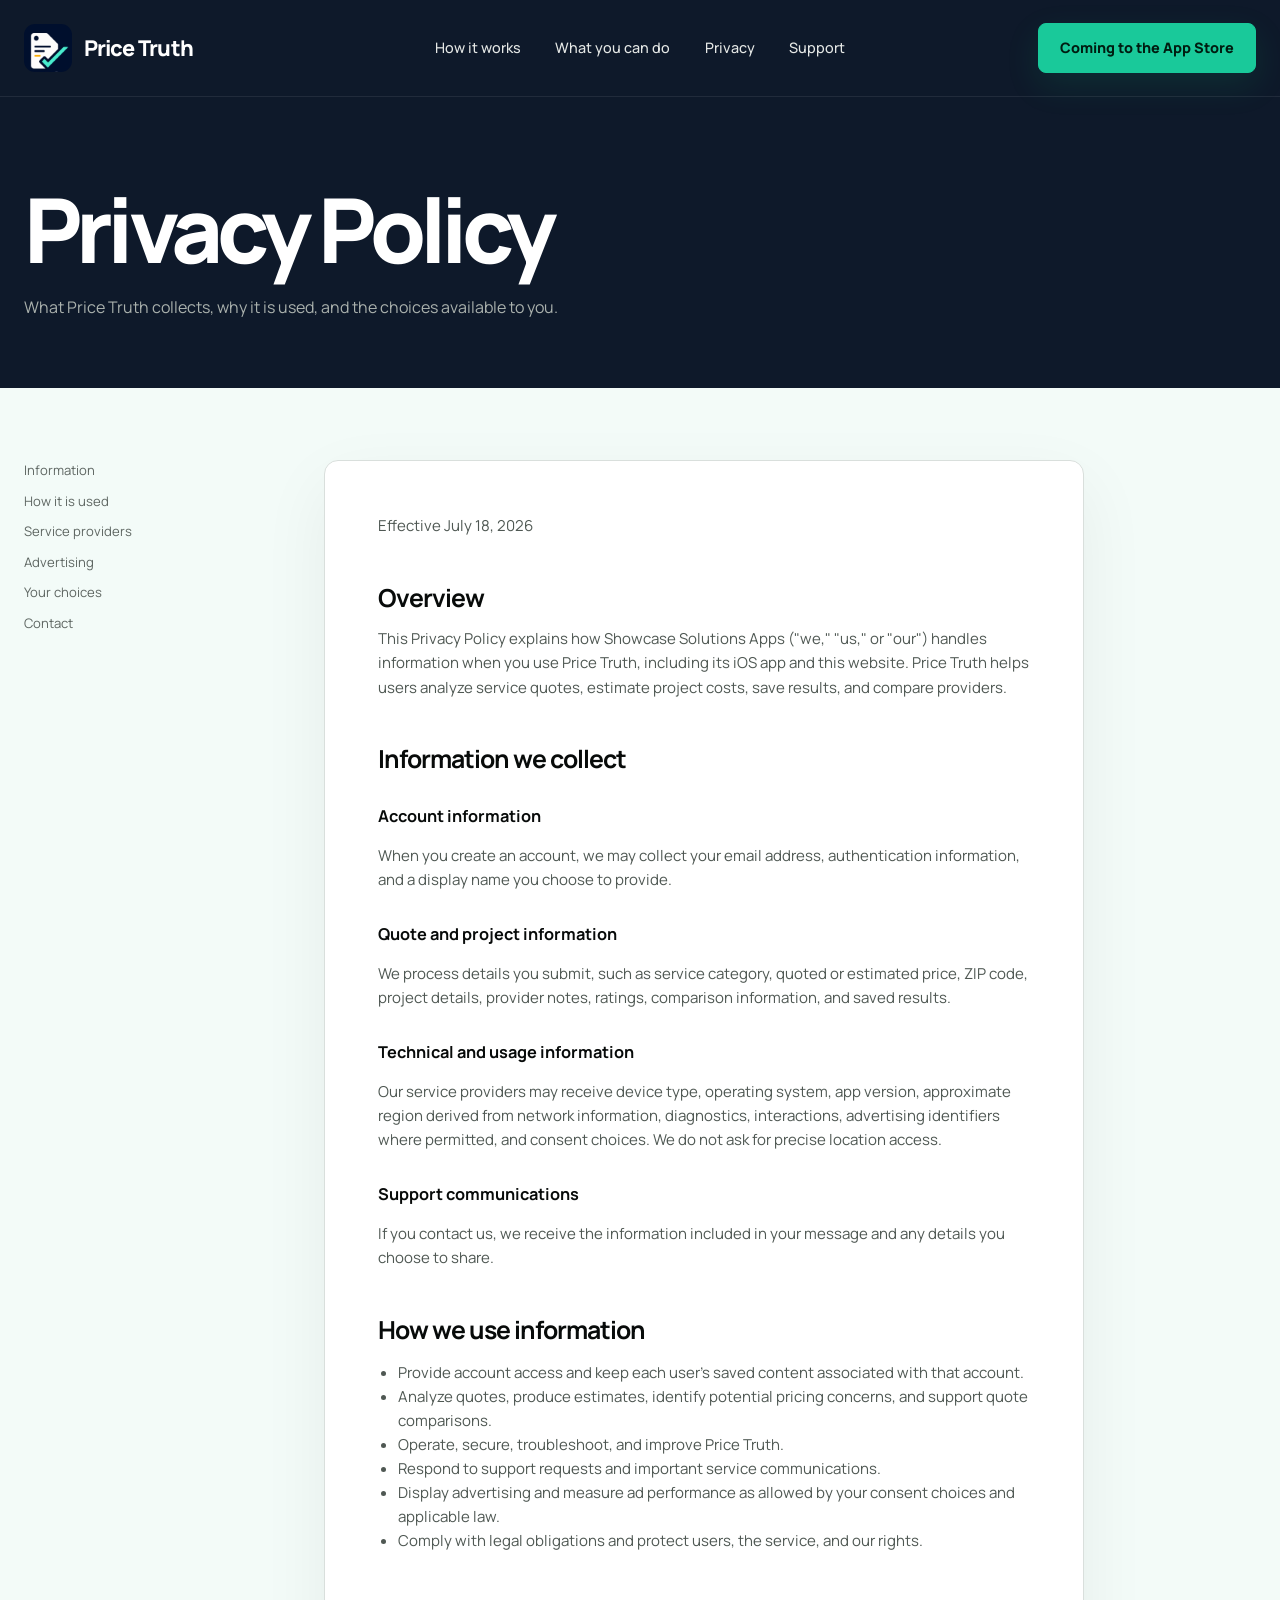
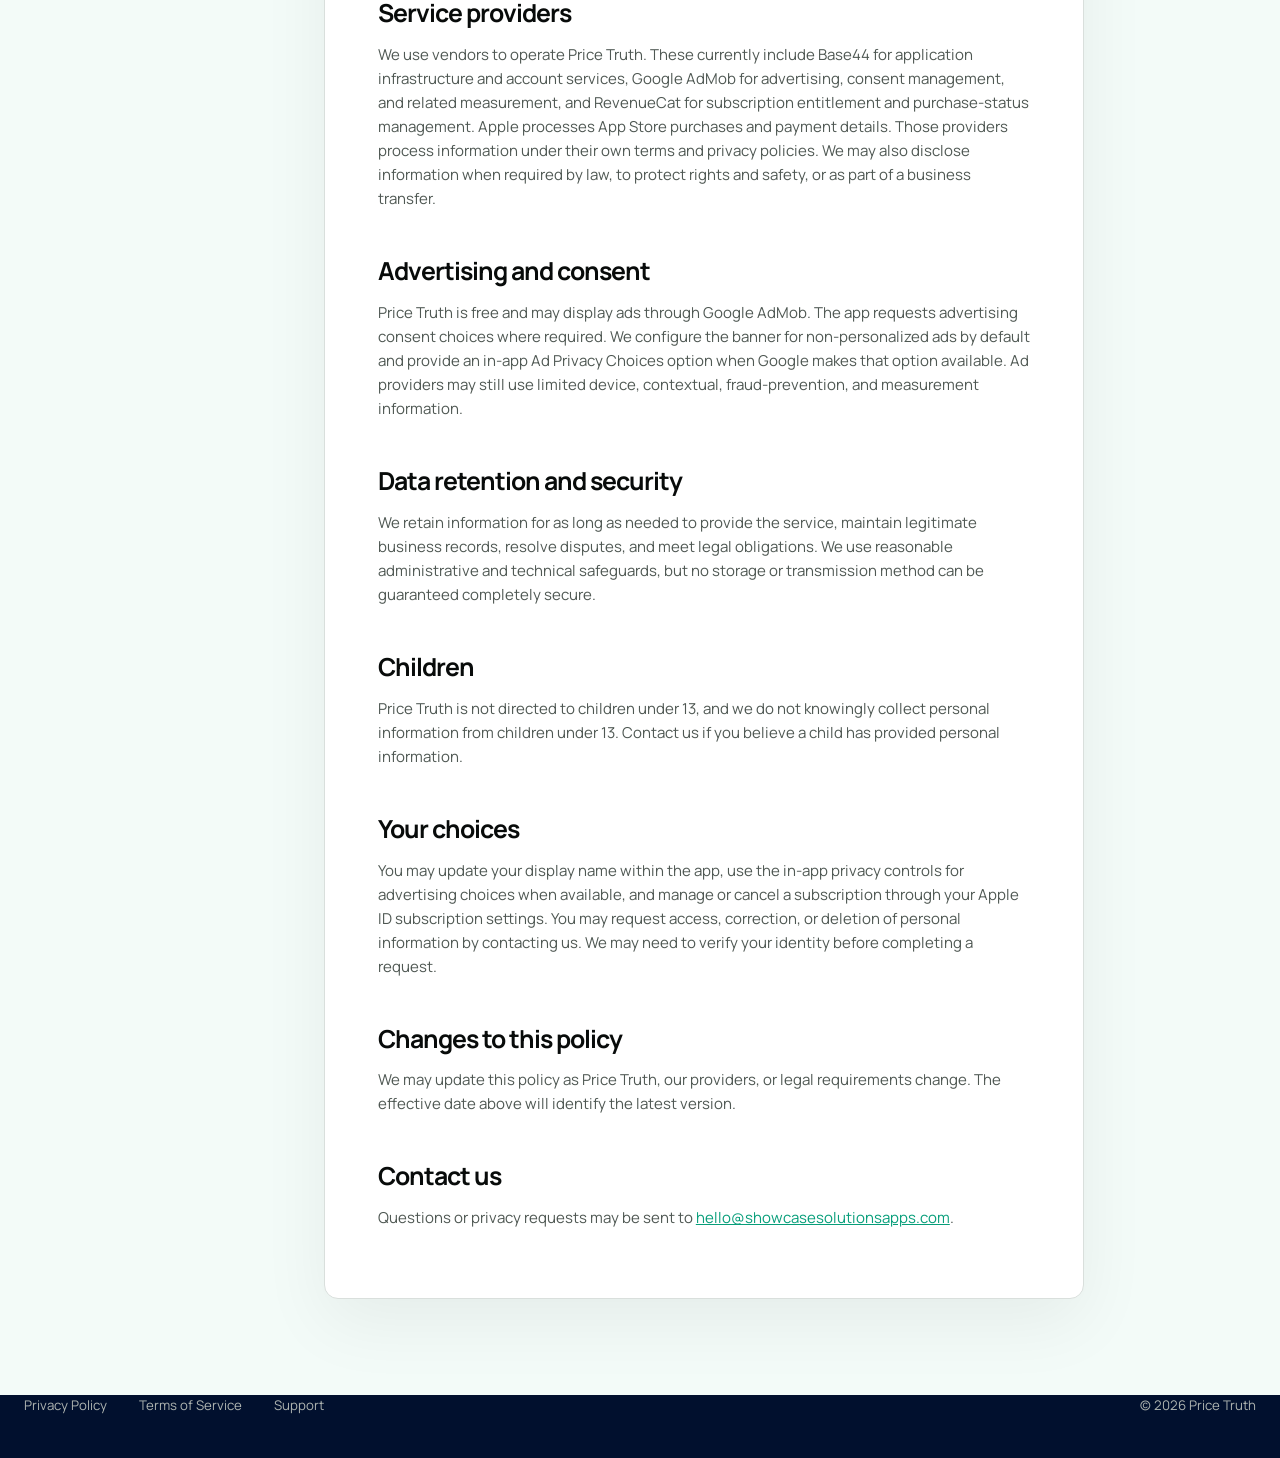
==== commit 1b106259: "Document ad-free subscription" ====
--- a/privacy.html
+++ b/privacy.html
@@ -27,7 +27,7 @@
           <h2 id="use">How we use information</h2>
           <ul><li>Provide account access and keep each user's saved content associated with that account.</li><li>Analyze quotes, produce estimates, identify potential pricing concerns, and support quote comparisons.</li><li>Operate, secure, troubleshoot, and improve Price Truth.</li><li>Respond to support requests and important service communications.</li><li>Display advertising and measure ad performance as allowed by your consent choices and applicable law.</li><li>Comply with legal obligations and protect users, the service, and our rights.</li></ul>
           <h2 id="providers">Service providers</h2>
-          <p>We use vendors to operate Price Truth. These currently include Base44 for application infrastructure and account services, and Google AdMob for advertising, consent management, and related measurement. Those providers process information under their own terms and privacy policies. We may also disclose information when required by law, to protect rights and safety, or as part of a business transfer.</p>
+          <p>We use vendors to operate Price Truth. These currently include Base44 for application infrastructure and account services, Google AdMob for advertising, consent management, and related measurement, and RevenueCat for subscription entitlement and purchase-status management. Apple processes App Store purchases and payment details. Those providers process information under their own terms and privacy policies. We may also disclose information when required by law, to protect rights and safety, or as part of a business transfer.</p>
           <h2 id="ads">Advertising and consent</h2>
           <p>Price Truth is free and may display ads through Google AdMob. The app requests advertising consent choices where required. We configure the banner for non-personalized ads by default and provide an in-app Ad Privacy Choices option when Google makes that option available. Ad providers may still use limited device, contextual, fraud-prevention, and measurement information.</p>
           <h2>Data retention and security</h2>
@@ -35,7 +35,7 @@
           <h2>Children</h2>
           <p>Price Truth is not directed to children under 13, and we do not knowingly collect personal information from children under 13. Contact us if you believe a child has provided personal information.</p>
           <h2 id="choices">Your choices</h2>
-          <p>You may update your display name within the app and use the in-app privacy controls for advertising choices when available. You may request access, correction, or deletion of personal information by contacting us. We may need to verify your identity before completing a request.</p>
+          <p>You may update your display name within the app, use the in-app privacy controls for advertising choices when available, and manage or cancel a subscription through your Apple ID subscription settings. You may request access, correction, or deletion of personal information by contacting us. We may need to verify your identity before completing a request.</p>
           <h2>Changes to this policy</h2>
           <p>We may update this policy as Price Truth, our providers, or legal requirements change. The effective date above will identify the latest version.</p>
           <h2 id="contact">Contact us</h2>
--- a/styles.css
+++ b/styles.css
@@ -93,14 +93,14 @@
 .trust-item svg { width: 2.8rem; fill: none; stroke: var(--green-dark); stroke-width: 1.65; stroke-linecap: round; stroke-linejoin: round; }
 .trust-item p { margin: 0.65rem 0 0; color: var(--muted); font-size: 0.93rem; }
 
-.closing-section { padding: 5rem 0 3.5rem; }
+.closing-section { padding: 5rem 0 3.5rem; background: #01102e; }
 .closing-inner { border-bottom: 1px solid var(--dark-line); padding-bottom: 4rem; }
 .closing-brand { padding: 0; }
-.closing-brand img { width: clamp(9rem, 18vw, 11rem); height: auto; }
+.closing-brand img { width: clamp(9rem, 18vw, 11rem); height: auto; border-radius: 24%; }
 .closing-section h2 { max-width: 940px; margin-top: 1.55rem; font-size: clamp(2.8rem, 4.7vw, 4.7rem); }
 .closing-section p { margin: 1rem 0 0; color: var(--dark-muted); }
 .closing-section .button { margin-top: 1.5rem; }
-.footer { padding: 0 0 2.6rem; }
+.footer { padding: 0 0 2.6rem; background: #01102e; }
 .footer-inner { display: flex; align-items: center; justify-content: space-between; gap: 2rem; color: #aeb4b1; font-size: 0.83rem; }
 .footer-links { display: flex; gap: 2rem; }
 .footer-links a { text-decoration: none; }
